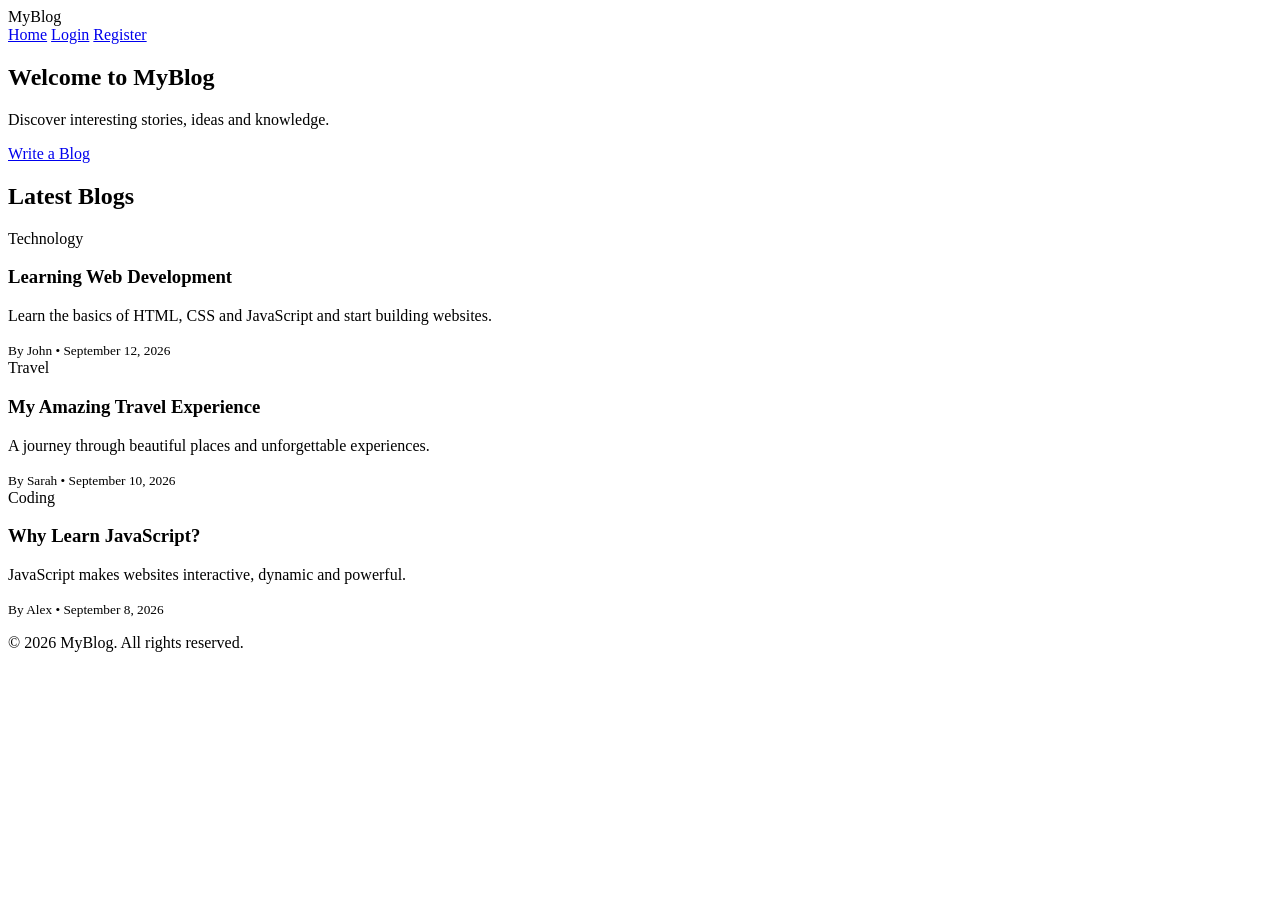
==== index.html @ 6dade36c "Add files via upload" ====
<!DOCTYPE html>
<html lang="en">
<head>
    <meta charset="UTF-8">
    <meta name="viewport" content="width=device-width, initial-scale=1.0">
    <title>My Blog - Home</title>

    <link rel="stylesheet" href="css/style.css">
</head>

<body>

    <header class="navbar">
        <div class="logo">MyBlog</div>

        <nav>
            <a href="index.html">Home</a>
            <a href="login.html">Login</a>
            <a href="register.html">Register</a>
        </nav>
    </header>

    <main>

        <section class="hero">
            <h1>Welcome to MyBlog</h1>
            <p>Discover interesting stories, ideas and knowledge.</p>
            <a href="create-blog.html" class="btn">Write a Blog</a>
        </section>

        <section class="container">
            <h2>Latest Blogs</h2>

            <div class="blog-grid">

                <article class="blog-card">
                    <div class="blog-image">Technology</div>

                    <div class="blog-content">
                        <h3>Learning Web Development</h3>

                        <p>
                            Learn the basics of HTML, CSS and JavaScript
                            and start building websites.
                        </p>

                        <small>By John • September 12, 2026</small>
                    </div>
                </article>

                <article class="blog-card">
                    <div class="blog-image">Travel</div>

                    <div class="blog-content">
                        <h3>My Amazing Travel Experience</h3>

                        <p>
                            A journey through beautiful places and
                            unforgettable experiences.
                        </p>

                        <small>By Sarah • September 10, 2026</small>
                    </div>
                </article>

                <article class="blog-card">
                    <div class="blog-image">Coding</div>

                    <div class="blog-content">
                        <h3>Why Learn JavaScript?</h3>

                        <p>
                            JavaScript makes websites interactive,
                            dynamic and powerful.
                        </p>

                        <small>By Alex • September 8, 2026</small>
                    </div>
                </article>

            </div>
        </section>

    </main>

    <footer>
        <p>© 2026 MyBlog. All rights reserved.</p>
    </footer>

    <script src="js/script.js"></script>

</body>
</html>
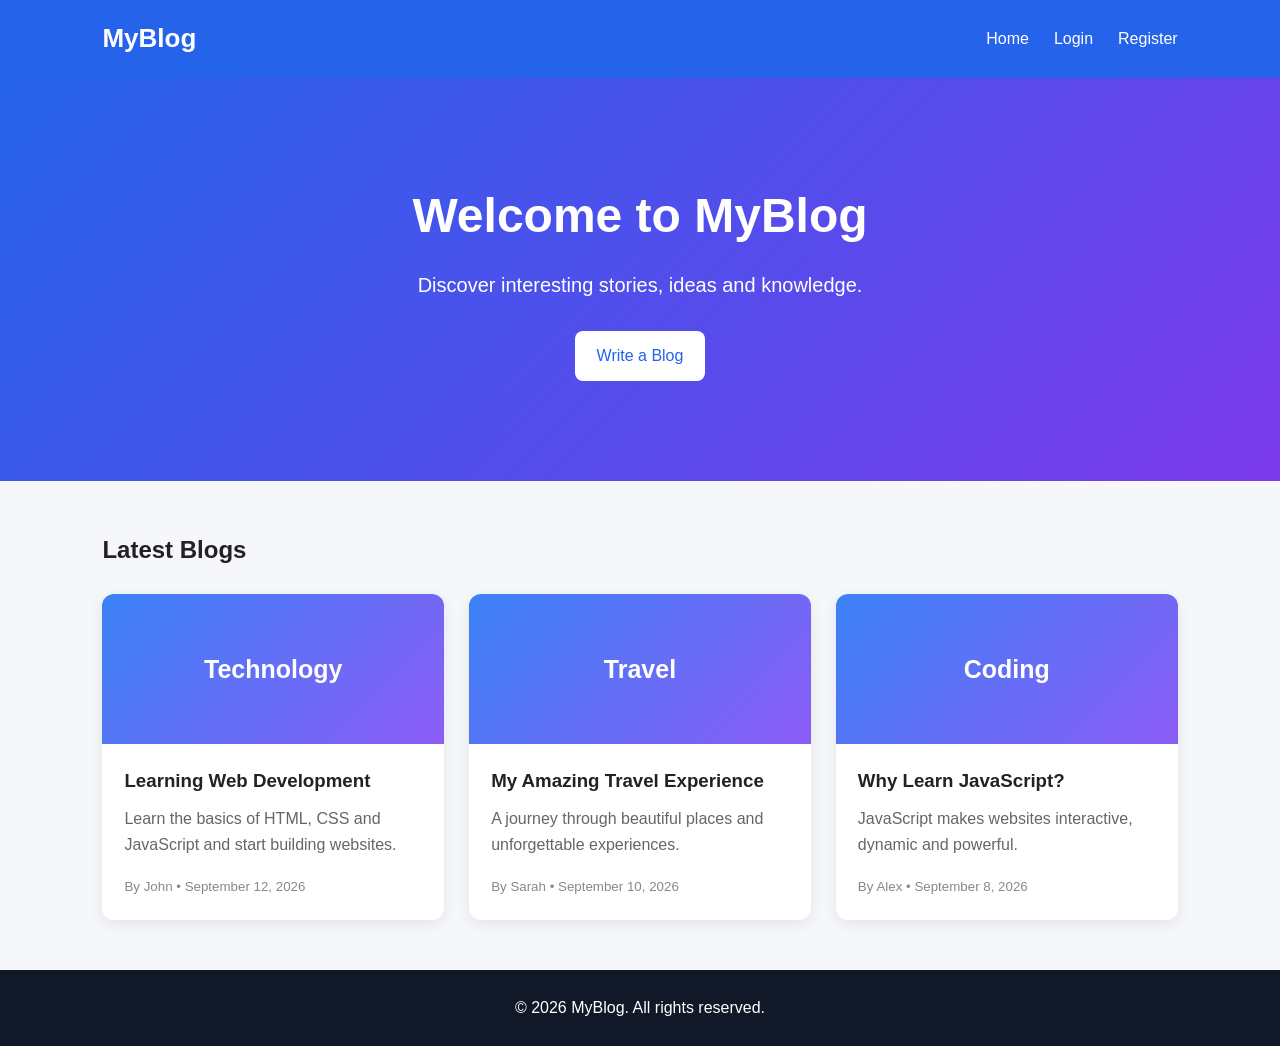
==== commit 8bc27498: "Update index.html" ====
--- a/index.html
+++ b/index.html
@@ -5,7 +5,7 @@
     <meta name="viewport" content="width=device-width, initial-scale=1.0">
     <title>My Blog - Home</title>
 
-    <link rel="stylesheet" href="css/style.css">
+  <link rel="stylesheet" href="css/css/style.css">
 </head>
 
 <body>
--- a/css/css/style.css
+++ b/css/css/style.css
@@ -0,0 +1,405 @@
+/* ------------------------------
+   GENERAL
+------------------------------ */
+
+* {
+    margin: 0;
+    padding: 0;
+    box-sizing: border-box;
+}
+
+body {
+    font-family: Arial, sans-serif;
+    background-color: #f5f7fb;
+    color: #222;
+    line-height: 1.6;
+}
+
+a {
+    text-decoration: none;
+    color: inherit;
+}
+
+
+/* ------------------------------
+   NAVBAR
+------------------------------ */
+
+.navbar {
+    background-color: #2563eb;
+    color: white;
+
+    display: flex;
+    justify-content: space-between;
+    align-items: center;
+
+    padding: 18px 8%;
+}
+
+.logo {
+    font-size: 26px;
+    font-weight: bold;
+}
+
+.navbar nav {
+    display: flex;
+    gap: 25px;
+}
+
+.navbar nav a {
+    color: white;
+    font-weight: 500;
+}
+
+.navbar nav a:hover {
+    color: #dbeafe;
+}
+
+
+/* ------------------------------
+   HERO
+------------------------------ */
+
+.hero {
+    background: linear-gradient(
+        135deg,
+        #2563eb,
+        #7c3aed
+    );
+
+    color: white;
+    text-align: center;
+
+    padding: 100px 20px;
+}
+
+.hero h1 {
+    font-size: 48px;
+    margin-bottom: 15px;
+}
+
+.hero p {
+    font-size: 20px;
+    margin-bottom: 30px;
+}
+
+
+/* ------------------------------
+   BUTTON
+------------------------------ */
+
+.btn {
+    display: inline-block;
+
+    background-color: #2563eb;
+    color: white;
+
+    border: none;
+    border-radius: 8px;
+
+    padding: 12px 22px;
+
+    font-size: 16px;
+    cursor: pointer;
+
+    transition: 0.3s;
+}
+
+.btn:hover {
+    background-color: #1d4ed8;
+}
+
+.hero .btn {
+    background-color: white;
+    color: #2563eb;
+}
+
+.hero .btn:hover {
+    background-color: #eff6ff;
+}
+
+
+/* ------------------------------
+   CONTAINER
+------------------------------ */
+
+.container {
+    width: 84%;
+    max-width: 1200px;
+    margin: 50px auto;
+}
+
+.container h2 {
+    margin-bottom: 25px;
+}
+
+
+/* ------------------------------
+   BLOG GRID
+------------------------------ */
+
+.blog-grid {
+    display: grid;
+
+    grid-template-columns:
+        repeat(3, 1fr);
+
+    gap: 25px;
+}
+
+.blog-card {
+    background-color: white;
+
+    border-radius: 12px;
+
+    overflow: hidden;
+
+    box-shadow:
+        0 4px 15px rgba(0, 0, 0, 0.08);
+
+    transition: 0.3s;
+}
+
+.blog-card:hover {
+    transform: translateY(-5px);
+}
+
+.blog-image {
+    height: 150px;
+
+    background: linear-gradient(
+        135deg,
+        #3b82f6,
+        #8b5cf6
+    );
+
+    color: white;
+
+    display: flex;
+    align-items: center;
+    justify-content: center;
+
+    font-size: 25px;
+    font-weight: bold;
+}
+
+.blog-content {
+    padding: 22px;
+}
+
+.blog-content h3 {
+    margin-bottom: 10px;
+}
+
+.blog-content p {
+    color: #666;
+    margin-bottom: 15px;
+}
+
+.blog-content small {
+    color: #888;
+}
+
+
+/* ------------------------------
+   FORMS
+------------------------------ */
+
+.form-container {
+    min-height: calc(100vh - 80px);
+
+    display: flex;
+    justify-content: center;
+    align-items: center;
+
+    padding: 40px 20px;
+}
+
+.form-box {
+    background-color: white;
+
+    width: 100%;
+    max-width: 450px;
+
+    padding: 35px;
+
+    border-radius: 12px;
+
+    box-shadow:
+        0 5px 20px rgba(0, 0, 0, 0.08);
+}
+
+.form-box h1 {
+    text-align: center;
+    margin-bottom: 25px;
+}
+
+.form-box label {
+    display: block;
+    margin-top: 15px;
+    margin-bottom: 6px;
+
+    font-weight: bold;
+}
+
+.form-box input,
+.form-box select,
+.form-box textarea {
+    width: 100%;
+
+    padding: 12px;
+
+    border: 1px solid #ddd;
+    border-radius: 7px;
+
+    font-size: 15px;
+
+    outline: none;
+}
+
+.form-box input:focus,
+.form-box select:focus,
+.form-box textarea:focus {
+    border-color: #2563eb;
+}
+
+.form-box .btn {
+    width: 100%;
+    margin-top: 25px;
+}
+
+.form-box p {
+    text-align: center;
+    margin-top: 20px;
+}
+
+.form-box p a {
+    color: #2563eb;
+    font-weight: bold;
+}
+
+
+/* ------------------------------
+   DASHBOARD
+------------------------------ */
+
+.dashboard {
+    min-height: 70vh;
+}
+
+.dashboard h1 {
+    margin-bottom: 10px;
+}
+
+.dashboard > .btn {
+    margin: 25px 0 40px;
+}
+
+.dashboard-card {
+    background-color: white;
+
+    padding: 20px;
+
+    margin-top: 15px;
+
+    border-radius: 10px;
+
+    display: flex;
+    justify-content: space-between;
+    align-items: center;
+
+    box-shadow:
+        0 3px 10px rgba(0, 0, 0, 0.06);
+}
+
+.delete-btn {
+    background-color: #dc2626;
+    color: white;
+
+    border: none;
+    border-radius: 6px;
+
+    padding: 9px 15px;
+
+    cursor: pointer;
+}
+
+.delete-btn:hover {
+    background-color: #b91c1c;
+}
+
+
+/* ------------------------------
+   FOOTER
+------------------------------ */
+
+footer {
+    background-color: #111827;
+    color: white;
+
+    text-align: center;
+
+    padding: 25px;
+
+    margin-top: 50px;
+}
+
+
+/* ------------------------------
+   RESPONSIVE DESIGN
+------------------------------ */
+
+@media (max-width: 768px) {
+
+    .navbar {
+        flex-direction: column;
+        gap: 15px;
+    }
+
+    .navbar nav {
+        gap: 15px;
+        flex-wrap: wrap;
+        justify-content: center;
+    }
+
+    .hero {
+        padding: 70px 20px;
+    }
+
+    .hero h1 {
+        font-size: 36px;
+    }
+
+    .hero p {
+        font-size: 17px;
+    }
+
+    .blog-grid {
+        grid-template-columns: 1fr;
+    }
+
+    .container {
+        width: 90%;
+    }
+
+    .dashboard-card {
+        flex-direction: column;
+        align-items: flex-start;
+        gap: 15px;
+    }
+}
+
+@media (max-width: 480px) {
+
+    .hero h1 {
+        font-size: 30px;
+    }
+
+    .form-box {
+        padding: 25px 20px;
+    }
+
+    .logo {
+        font-size: 22px;
+    }
+}
